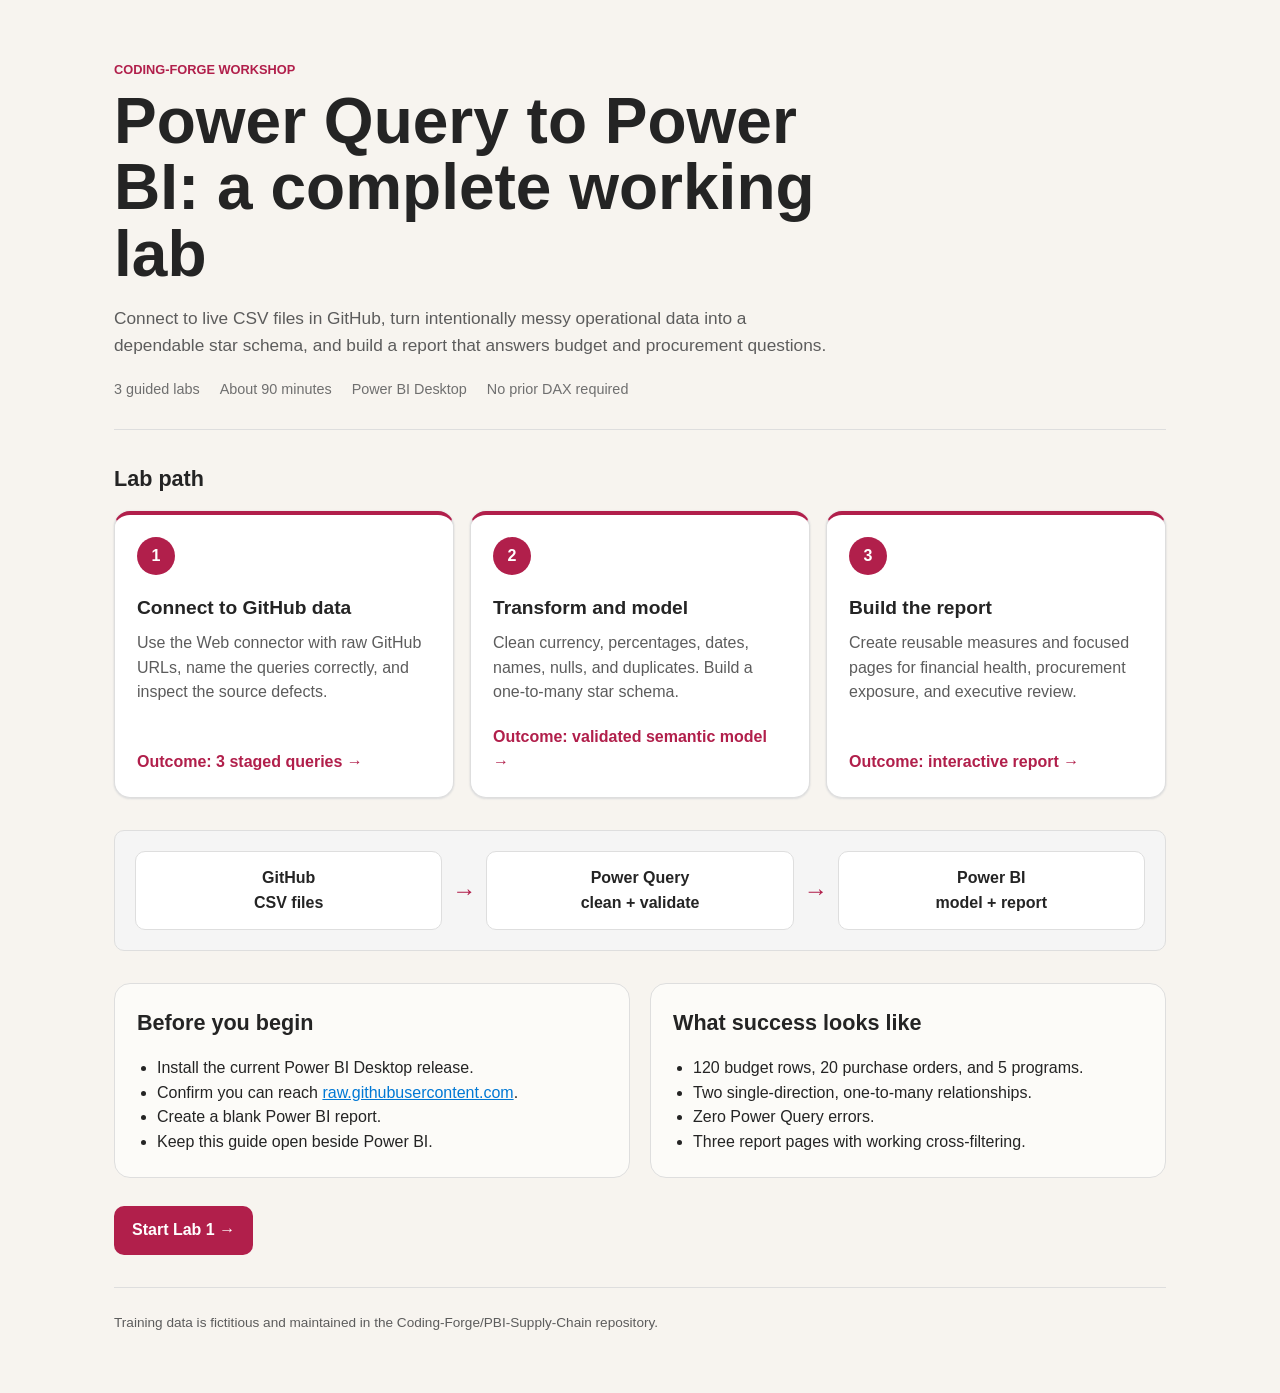
==== Student/Lab/index.html @ c284daf7 "Create HTML instructions" ====
<!doctype html>
<html lang="en">
<head>
  <meta charset="utf-8">
  <meta name="viewport" content="width=device-width, initial-scale=1">
  <title>Coding-Forge Power BI Lab</title>
  <script>
    (() => {
      const param = new URLSearchParams(window.location.search).get("clawpilotTheme");
      const theme = param || (window.matchMedia("(prefers-color-scheme: dark)").matches ? "dark" : "light");
      document.documentElement.setAttribute("data-theme", theme);
    })();
  </script>
  <style>
    :root { color-scheme: light; --cp-bg: #f7f4ef; --cp-bg-elevated: #fcfbf8; --cp-surface: #ffffff; --cp-surface-soft: #f5f5f5; --cp-border: #dedede; --cp-border-strong: #919191; --cp-text: #242424; --cp-text-muted: #5c5c5c; --cp-text-soft: #6f6f6f; --cp-accent: #b11f4b; --cp-accent-hover: #9a1a41; --cp-accent-soft: rgba(177, 31, 75, 0.08); --cp-accent-fg: #ffffff; --cp-success: #16a34a; --cp-danger: #dc2626; --cp-warning: #f59e0b; --cp-link: #0078d4; --cp-shadow: 0 18px 48px rgba(0, 0, 0, 0.12); --cp-overlay: rgba(255, 255, 255, 0.8); --cp-panel: rgba(255, 255, 255, 0.86); --cp-panel-strong: rgba(255, 255, 255, 0.96); --cp-sheen: rgba(255, 255, 255, 0.55); --cp-highlight: rgba(177, 31, 75, 0.12); }
    html[data-theme="dark"] { color-scheme: dark; --cp-bg: #3d3b3a; --cp-bg-elevated: #343231; --cp-surface: #292929; --cp-surface-soft: #2e2e2e; --cp-border: #474747; --cp-border-strong: #5f5f5f; --cp-text: #dedede; --cp-text-muted: #919191; --cp-text-soft: #b0b0b0; --cp-accent: #fd8ea1; --cp-accent-hover: #fb7b91; --cp-accent-soft: rgba(253, 142, 161, 0.14); --cp-accent-fg: #1a1a1a; --cp-success: #4ade80; --cp-danger: #f87171; --cp-warning: #fbbf24; --cp-link: #4da6ff; --cp-shadow: 0 18px 48px rgba(0, 0, 0, 0.32); --cp-overlay: rgba(41, 41, 41, 0.88); --cp-panel: rgba(41, 41, 41, 0.72); --cp-panel-strong: rgba(41, 41, 41, 0.96); --cp-sheen: rgba(255, 255, 255, 0.04); --cp-highlight: rgba(253, 142, 161, 0.12); }
    * { box-sizing: border-box; }
    body { margin: 0; background: var(--cp-bg); color: var(--cp-text); font-family: "Segoe UI", Aptos, Calibri, -apple-system, BlinkMacSystemFont, sans-serif; line-height: 1.55; }
    a { color: var(--cp-link); }
    .shell { max-width: 1100px; margin: auto; padding: 24px; }
    header { padding: 36px 0 28px; border-bottom: 1px solid var(--cp-border); }
    .brand { color: var(--cp-accent); font-size: .8rem; font-weight: 700; text-transform: uppercase; }
    h1 { max-width: 760px; margin: 8px 0 12px; font-size: clamp(2rem, 5vw, 4rem); line-height: 1.04; letter-spacing: 0; }
    .lede { max-width: 720px; color: var(--cp-text-muted); font-size: 1.08rem; }
    .meta { display: flex; flex-wrap: wrap; gap: 8px 20px; margin-top: 20px; color: var(--cp-text-soft); font-size: .9rem; }
    main { padding: 32px 0; }
    h2 { margin: 0 0 16px; font-size: 1.35rem; letter-spacing: 0; }
    .roadmap { display: grid; grid-template-columns: repeat(3, 1fr); gap: 16px; position: relative; }
    .lab { display: flex; flex-direction: column; min-height: 280px; padding: 22px; background: var(--cp-surface); border: 1px solid var(--cp-border); border-top: 4px solid var(--cp-accent); border-radius: 16px; box-shadow: 0 0 2px var(--cp-border), 0 1px 2px var(--cp-border); text-decoration: none; color: var(--cp-text); }
    .lab:hover { border-color: var(--cp-border-strong); transform: translateY(-2px); }
    .number { width: 38px; height: 38px; display: grid; place-items: center; border-radius: 50%; background: var(--cp-accent); color: var(--cp-accent-fg); font-weight: 800; }
    .lab h3 { margin: 18px 0 8px; font-size: 1.2rem; letter-spacing: 0; }
    .lab p { margin: 0; color: var(--cp-text-muted); }
    .outcome { margin-top: auto; padding-top: 20px; color: var(--cp-accent); font-weight: 700; }
    .flow { display: grid; grid-template-columns: 1fr auto 1fr auto 1fr; align-items: center; gap: 10px; margin: 32px 0; padding: 20px; background: var(--cp-surface-soft); border: 1px solid var(--cp-border); border-radius: 0.625rem; }
    .node { padding: 14px; text-align: center; background: var(--cp-surface); border: 1px solid var(--cp-border); border-radius: 0.625rem; font-weight: 700; }
    .arrow { color: var(--cp-accent); font-size: 1.5rem; font-weight: 800; }
    .requirements { display: grid; grid-template-columns: 1fr 1fr; gap: 20px; margin-top: 32px; }
    .panel { padding: 22px; background: var(--cp-bg-elevated); border: 1px solid var(--cp-border); border-radius: 16px; }
    .panel ul { margin: 10px 0 0; padding-left: 20px; }
    .start { display: inline-flex; margin-top: 28px; padding: 12px 18px; background: var(--cp-accent); color: var(--cp-accent-fg); border-radius: 0.625rem; text-decoration: none; font-weight: 700; }
    footer { padding: 24px 0 36px; border-top: 1px solid var(--cp-border); color: var(--cp-text-muted); font-size: .85rem; }
    @media (max-width: 720px) { .roadmap, .requirements { grid-template-columns: 1fr; } .flow { grid-template-columns: 1fr; } .arrow { transform: rotate(90deg); text-align: center; } .shell { padding: 18px; } }
    @media print { body { background: var(--cp-surface); } .lab { break-inside: avoid; box-shadow: none; } }
  </style>
</head>
<body>
  <div class="shell">
    <header>
      <div class="brand">Coding-Forge workshop</div>
      <h1>Power Query to Power BI: a complete working lab</h1>
      <p class="lede">Connect to live CSV files in GitHub, turn intentionally messy operational data into a dependable star schema, and build a report that answers budget and procurement questions.</p>
      <div class="meta"><span>3 guided labs</span><span>About 90 minutes</span><span>Power BI Desktop</span><span>No prior DAX required</span></div>
    </header>
    <main>
      <h2>Lab path</h2>
      <div class="roadmap">
        <a class="lab" href="01-connect.html"><span class="number">1</span><h3>Connect to GitHub data</h3><p>Use the Web connector with raw GitHub URLs, name the queries correctly, and inspect the source defects.</p><span class="outcome">Outcome: 3 staged queries →</span></a>
        <a class="lab" href="02-transform-model.html"><span class="number">2</span><h3>Transform and model</h3><p>Clean currency, percentages, dates, names, nulls, and duplicates. Build a one-to-many star schema.</p><span class="outcome">Outcome: validated semantic model →</span></a>
        <a class="lab" href="03-build-report.html"><span class="number">3</span><h3>Build the report</h3><p>Create reusable measures and focused pages for financial health, procurement exposure, and executive review.</p><span class="outcome">Outcome: interactive report →</span></a>
      </div>
      <div class="flow" aria-label="Lab workflow illustration">
        <div class="node">GitHub<br>CSV files</div><div class="arrow">→</div><div class="node">Power Query<br>clean + validate</div><div class="arrow">→</div><div class="node">Power BI<br>model + report</div>
      </div>
      <div class="requirements">
        <section class="panel"><h2>Before you begin</h2><ul><li>Install the current Power BI Desktop release.</li><li>Confirm you can reach <a href="https://raw.githubusercontent.com" target="_blank" rel="noreferrer">raw.githubusercontent.com</a>.</li><li>Create a blank Power BI report.</li><li>Keep this guide open beside Power BI.</li></ul></section>
        <section class="panel"><h2>What success looks like</h2><ul><li>120 budget rows, 20 purchase orders, and 5 programs.</li><li>Two single-direction, one-to-many relationships.</li><li>Zero Power Query errors.</li><li>Three report pages with working cross-filtering.</li></ul></section>
      </div>
      <a class="start" href="01-connect.html">Start Lab 1 →</a>
    </main>
    <footer>Training data is fictitious and maintained in the Coding-Forge/PBI-Supply-Chain repository.</footer>
  </div>
</body>
</html>
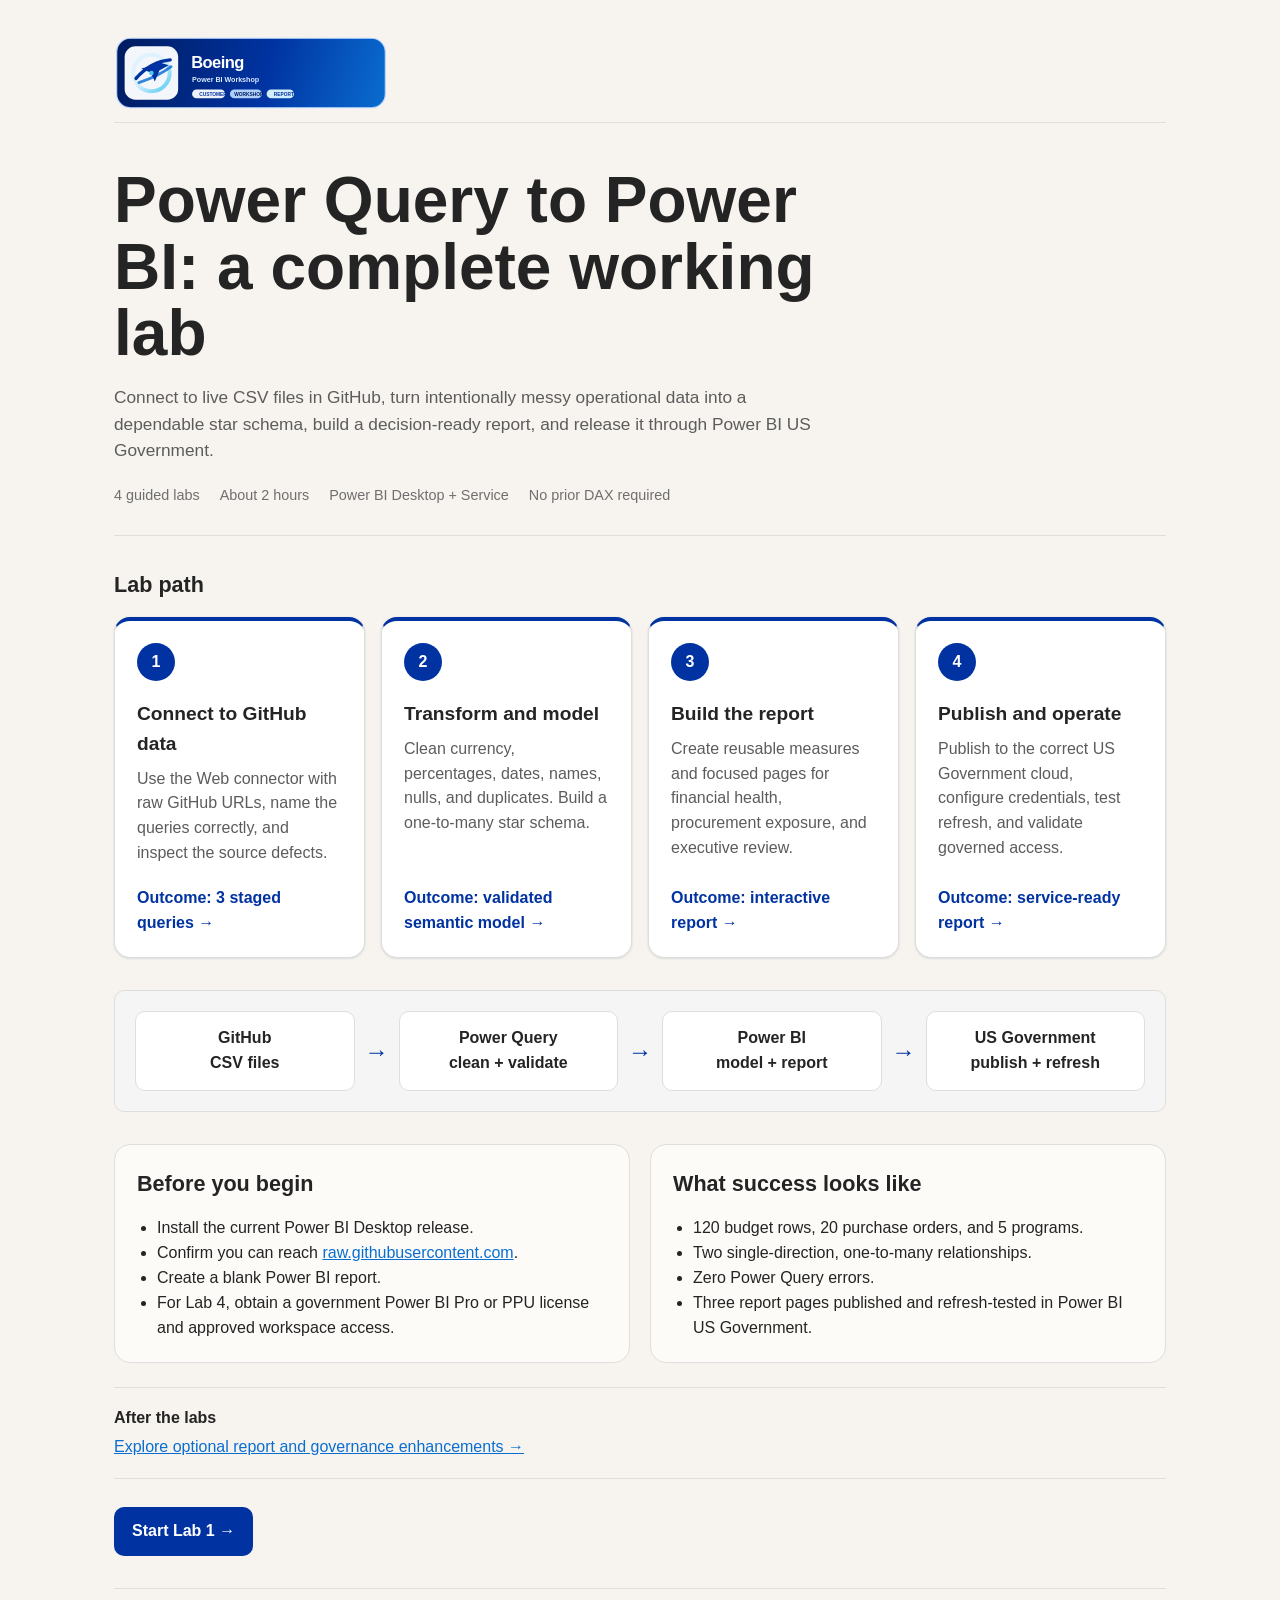
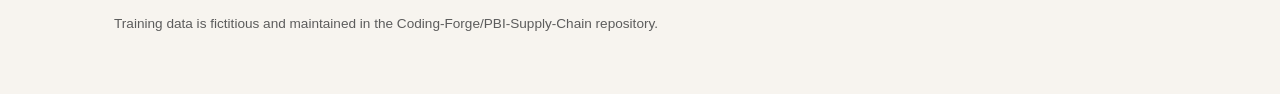
==== commit 66bd3416: "added html guides for the labs" ====
--- a/Student/Lab/index.html
+++ b/Student/Lab/index.html
@@ -3,7 +3,7 @@
 <head>
   <meta charset="utf-8">
   <meta name="viewport" content="width=device-width, initial-scale=1">
-  <title>Coding-Forge Power BI Lab</title>
+  <title>Power BI Workshop</title>
   <script>
     (() => {
       const param = new URLSearchParams(window.location.search).get("clawpilotTheme");
@@ -11,6 +11,7 @@
       document.documentElement.setAttribute("data-theme", theme);
     })();
   </script>
+  <script src="delivery-brand.js" defer></script>
   <style>
     :root { color-scheme: light; --cp-bg: #f7f4ef; --cp-bg-elevated: #fcfbf8; --cp-surface: #ffffff; --cp-surface-soft: #f5f5f5; --cp-border: #dedede; --cp-border-strong: #919191; --cp-text: #242424; --cp-text-muted: #5c5c5c; --cp-text-soft: #6f6f6f; --cp-accent: #b11f4b; --cp-accent-hover: #9a1a41; --cp-accent-soft: rgba(177, 31, 75, 0.08); --cp-accent-fg: #ffffff; --cp-success: #16a34a; --cp-danger: #dc2626; --cp-warning: #f59e0b; --cp-link: #0078d4; --cp-shadow: 0 18px 48px rgba(0, 0, 0, 0.12); --cp-overlay: rgba(255, 255, 255, 0.8); --cp-panel: rgba(255, 255, 255, 0.86); --cp-panel-strong: rgba(255, 255, 255, 0.96); --cp-sheen: rgba(255, 255, 255, 0.55); --cp-highlight: rgba(177, 31, 75, 0.12); }
     html[data-theme="dark"] { color-scheme: dark; --cp-bg: #3d3b3a; --cp-bg-elevated: #343231; --cp-surface: #292929; --cp-surface-soft: #2e2e2e; --cp-border: #474747; --cp-border-strong: #5f5f5f; --cp-text: #dedede; --cp-text-muted: #919191; --cp-text-soft: #b0b0b0; --cp-accent: #fd8ea1; --cp-accent-hover: #fb7b91; --cp-accent-soft: rgba(253, 142, 161, 0.14); --cp-accent-fg: #1a1a1a; --cp-success: #4ade80; --cp-danger: #f87171; --cp-warning: #fbbf24; --cp-link: #4da6ff; --cp-shadow: 0 18px 48px rgba(0, 0, 0, 0.32); --cp-overlay: rgba(41, 41, 41, 0.88); --cp-panel: rgba(41, 41, 41, 0.72); --cp-panel-strong: rgba(41, 41, 41, 0.96); --cp-sheen: rgba(255, 255, 255, 0.04); --cp-highlight: rgba(253, 142, 161, 0.12); }
@@ -19,25 +20,26 @@
     a { color: var(--cp-link); }
     .shell { max-width: 1100px; margin: auto; padding: 24px; }
     header { padding: 36px 0 28px; border-bottom: 1px solid var(--cp-border); }
-    .brand { color: var(--cp-accent); font-size: .8rem; font-weight: 700; text-transform: uppercase; }
     h1 { max-width: 760px; margin: 8px 0 12px; font-size: clamp(2rem, 5vw, 4rem); line-height: 1.04; letter-spacing: 0; }
     .lede { max-width: 720px; color: var(--cp-text-muted); font-size: 1.08rem; }
     .meta { display: flex; flex-wrap: wrap; gap: 8px 20px; margin-top: 20px; color: var(--cp-text-soft); font-size: .9rem; }
     main { padding: 32px 0; }
     h2 { margin: 0 0 16px; font-size: 1.35rem; letter-spacing: 0; }
-    .roadmap { display: grid; grid-template-columns: repeat(3, 1fr); gap: 16px; position: relative; }
+    .roadmap { display: grid; grid-template-columns: repeat(4, 1fr); gap: 16px; position: relative; }
     .lab { display: flex; flex-direction: column; min-height: 280px; padding: 22px; background: var(--cp-surface); border: 1px solid var(--cp-border); border-top: 4px solid var(--cp-accent); border-radius: 16px; box-shadow: 0 0 2px var(--cp-border), 0 1px 2px var(--cp-border); text-decoration: none; color: var(--cp-text); }
     .lab:hover { border-color: var(--cp-border-strong); transform: translateY(-2px); }
     .number { width: 38px; height: 38px; display: grid; place-items: center; border-radius: 50%; background: var(--cp-accent); color: var(--cp-accent-fg); font-weight: 800; }
     .lab h3 { margin: 18px 0 8px; font-size: 1.2rem; letter-spacing: 0; }
     .lab p { margin: 0; color: var(--cp-text-muted); }
     .outcome { margin-top: auto; padding-top: 20px; color: var(--cp-accent); font-weight: 700; }
-    .flow { display: grid; grid-template-columns: 1fr auto 1fr auto 1fr; align-items: center; gap: 10px; margin: 32px 0; padding: 20px; background: var(--cp-surface-soft); border: 1px solid var(--cp-border); border-radius: 0.625rem; }
+    .flow { display: grid; grid-template-columns: 1fr auto 1fr auto 1fr auto 1fr; align-items: center; gap: 10px; margin: 32px 0; padding: 20px; background: var(--cp-surface-soft); border: 1px solid var(--cp-border); border-radius: 0.625rem; }
     .node { padding: 14px; text-align: center; background: var(--cp-surface); border: 1px solid var(--cp-border); border-radius: 0.625rem; font-weight: 700; }
     .arrow { color: var(--cp-accent); font-size: 1.5rem; font-weight: 800; }
     .requirements { display: grid; grid-template-columns: 1fr 1fr; gap: 20px; margin-top: 32px; }
     .panel { padding: 22px; background: var(--cp-bg-elevated); border: 1px solid var(--cp-border); border-radius: 16px; }
     .panel ul { margin: 10px 0 0; padding-left: 20px; }
+    .followup { margin-top: 24px; padding: 18px 0; border-block: 1px solid var(--cp-border); }
+    .followup strong { display: block; margin-bottom: 4px; }
     .start { display: inline-flex; margin-top: 28px; padding: 12px 18px; background: var(--cp-accent); color: var(--cp-accent-fg); border-radius: 0.625rem; text-decoration: none; font-weight: 700; }
     footer { padding: 24px 0 36px; border-top: 1px solid var(--cp-border); color: var(--cp-text-muted); font-size: .85rem; }
     @media (max-width: 720px) { .roadmap, .requirements { grid-template-columns: 1fr; } .flow { grid-template-columns: 1fr; } .arrow { transform: rotate(90deg); text-align: center; } .shell { padding: 18px; } }
@@ -47,10 +49,9 @@
 <body>
   <div class="shell">
     <header>
-      <div class="brand">Coding-Forge workshop</div>
       <h1>Power Query to Power BI: a complete working lab</h1>
-      <p class="lede">Connect to live CSV files in GitHub, turn intentionally messy operational data into a dependable star schema, and build a report that answers budget and procurement questions.</p>
-      <div class="meta"><span>3 guided labs</span><span>About 90 minutes</span><span>Power BI Desktop</span><span>No prior DAX required</span></div>
+      <p class="lede">Connect to live CSV files in GitHub, turn intentionally messy operational data into a dependable star schema, build a decision-ready report, and release it through Power BI US Government.</p>
+      <div class="meta"><span>4 guided labs</span><span>About 2 hours</span><span>Power BI Desktop + Service</span><span>No prior DAX required</span></div>
     </header>
     <main>
       <h2>Lab path</h2>
@@ -58,14 +59,16 @@
         <a class="lab" href="01-connect.html"><span class="number">1</span><h3>Connect to GitHub data</h3><p>Use the Web connector with raw GitHub URLs, name the queries correctly, and inspect the source defects.</p><span class="outcome">Outcome: 3 staged queries →</span></a>
         <a class="lab" href="02-transform-model.html"><span class="number">2</span><h3>Transform and model</h3><p>Clean currency, percentages, dates, names, nulls, and duplicates. Build a one-to-many star schema.</p><span class="outcome">Outcome: validated semantic model →</span></a>
         <a class="lab" href="03-build-report.html"><span class="number">3</span><h3>Build the report</h3><p>Create reusable measures and focused pages for financial health, procurement exposure, and executive review.</p><span class="outcome">Outcome: interactive report →</span></a>
+        <a class="lab" href="04-publish-service.html"><span class="number">4</span><h3>Publish and operate</h3><p>Publish to the correct US Government cloud, configure credentials, test refresh, and validate governed access.</p><span class="outcome">Outcome: service-ready report →</span></a>
       </div>
       <div class="flow" aria-label="Lab workflow illustration">
-        <div class="node">GitHub<br>CSV files</div><div class="arrow">→</div><div class="node">Power Query<br>clean + validate</div><div class="arrow">→</div><div class="node">Power BI<br>model + report</div>
+        <div class="node">GitHub<br>CSV files</div><div class="arrow">→</div><div class="node">Power Query<br>clean + validate</div><div class="arrow">→</div><div class="node">Power BI<br>model + report</div><div class="arrow">→</div><div class="node">US Government<br>publish + refresh</div>
       </div>
       <div class="requirements">
-        <section class="panel"><h2>Before you begin</h2><ul><li>Install the current Power BI Desktop release.</li><li>Confirm you can reach <a href="https://raw.githubusercontent.com" target="_blank" rel="noreferrer">raw.githubusercontent.com</a>.</li><li>Create a blank Power BI report.</li><li>Keep this guide open beside Power BI.</li></ul></section>
-        <section class="panel"><h2>What success looks like</h2><ul><li>120 budget rows, 20 purchase orders, and 5 programs.</li><li>Two single-direction, one-to-many relationships.</li><li>Zero Power Query errors.</li><li>Three report pages with working cross-filtering.</li></ul></section>
+        <section class="panel"><h2>Before you begin</h2><ul><li>Install the current Power BI Desktop release.</li><li>Confirm you can reach <a href="https://raw.githubusercontent.com" target="_blank" rel="noreferrer">raw.githubusercontent.com</a>.</li><li>Create a blank Power BI report.</li><li>For Lab 4, obtain a government Power BI Pro or PPU license and approved workspace access.</li></ul></section>
+        <section class="panel"><h2>What success looks like</h2><ul><li>120 budget rows, 20 purchase orders, and 5 programs.</li><li>Two single-direction, one-to-many relationships.</li><li>Zero Power Query errors.</li><li>Three report pages published and refresh-tested in Power BI US Government.</li></ul></section>
       </div>
+      <div class="followup"><strong>After the labs</strong><a href="follow-up.html">Explore optional report and governance enhancements →</a></div>
       <a class="start" href="01-connect.html">Start Lab 1 →</a>
     </main>
     <footer>Training data is fictitious and maintained in the Coding-Forge/PBI-Supply-Chain repository.</footer>
